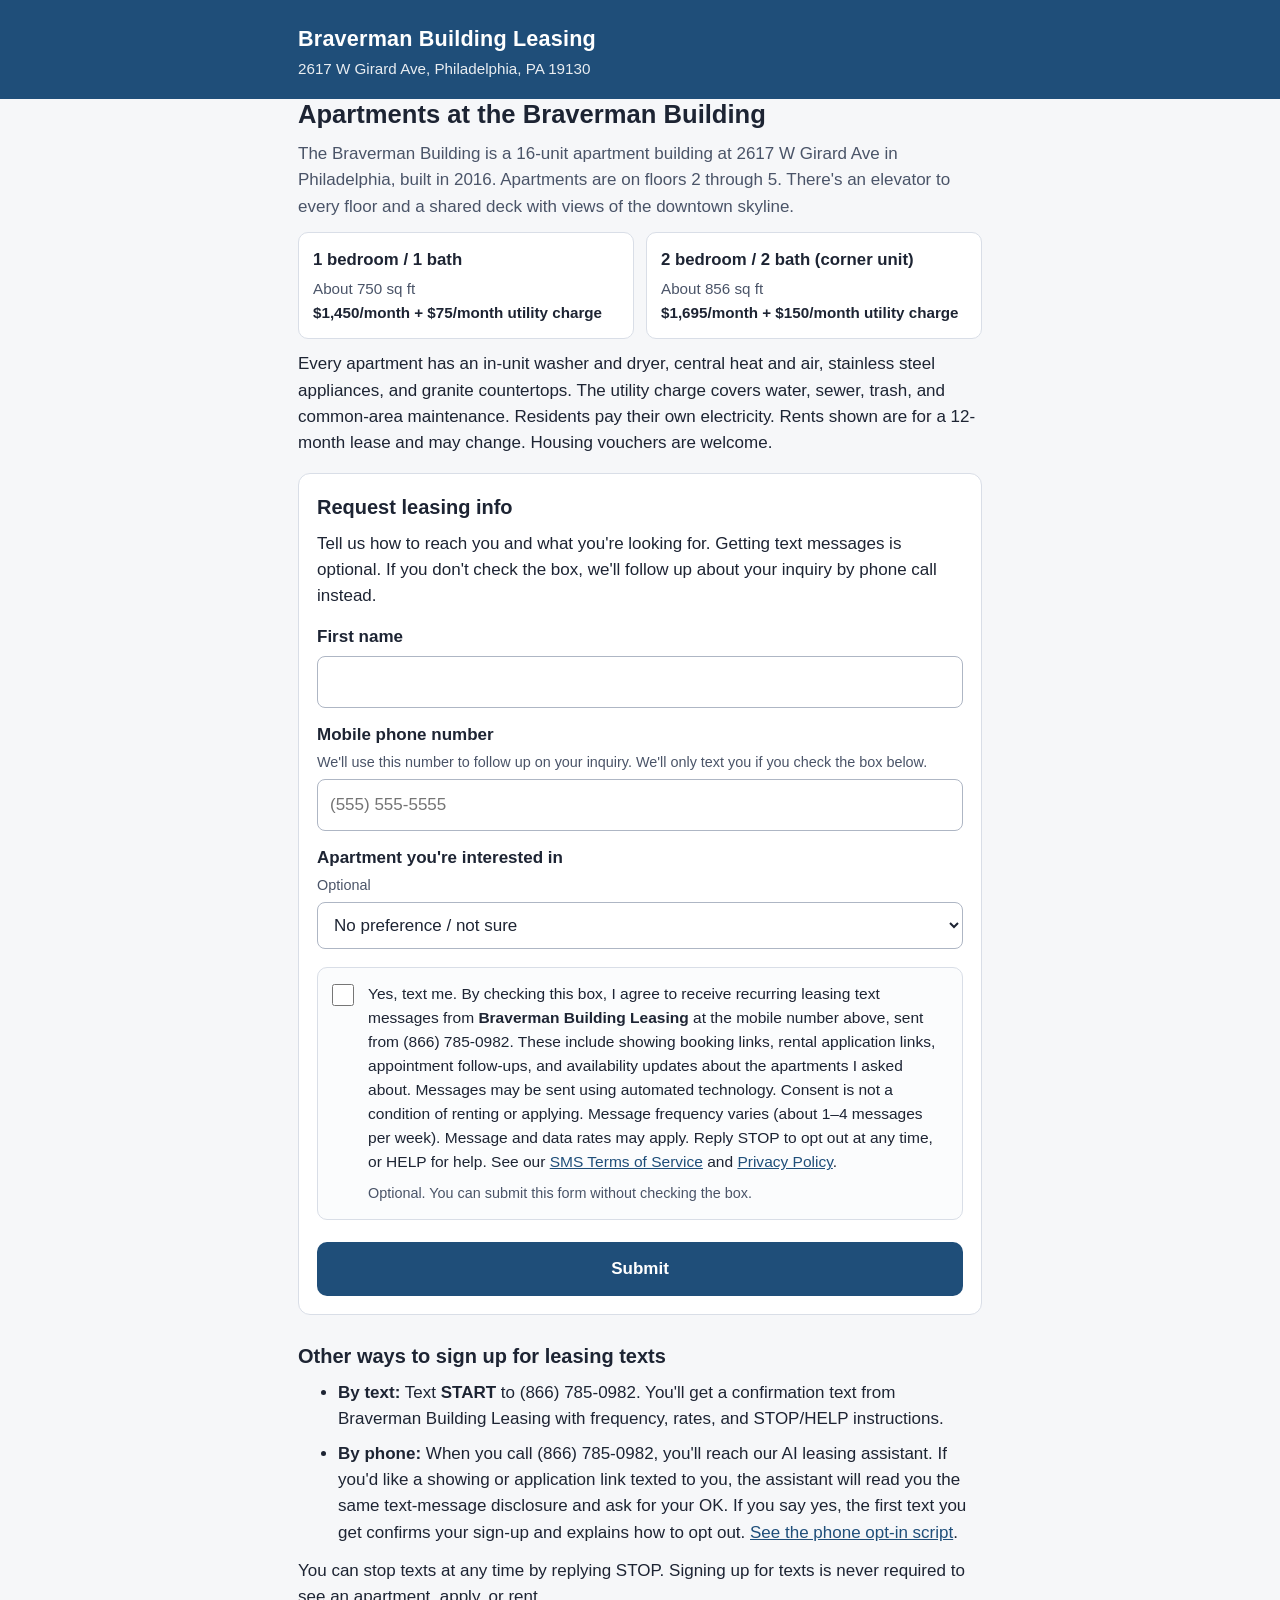
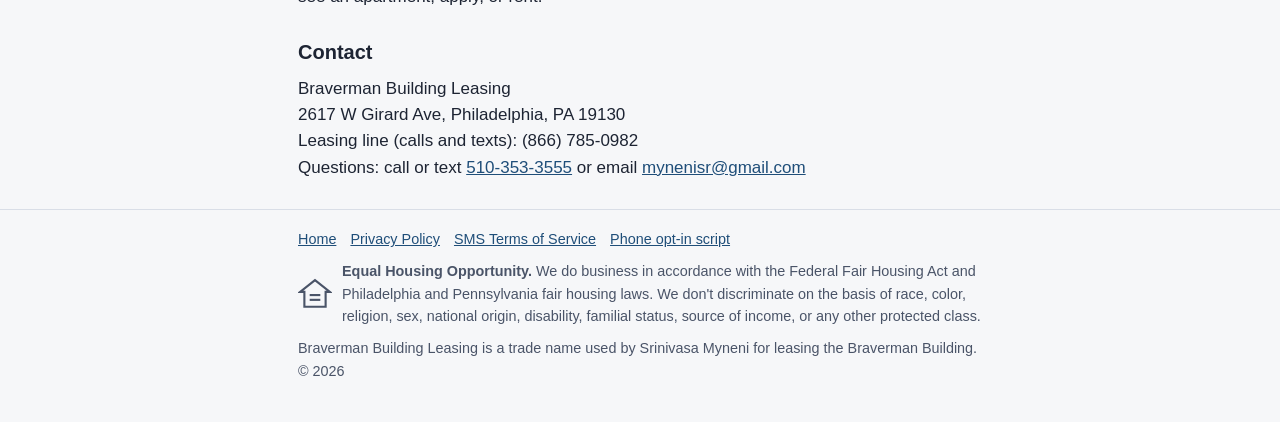
==== index.html @ 7e8d4a7e "Braverman Building Leasing text opt-in site" ====
<!DOCTYPE html>
<html lang="en">
<head>
  <meta charset="utf-8">
  <meta name="viewport" content="width=device-width, initial-scale=1">
  <title>Braverman Building Leasing | Apartments at 2617 W Girard Ave, Philadelphia | Text Updates</title>
  <meta name="description" content="Braverman Building Leasing: 1- and 2-bedroom apartments at 2617 W Girard Ave, Philadelphia, PA 19130. Request leasing info and optionally sign up for leasing text messages.">
  <link rel="stylesheet" href="styles.css">
</head>
<body>
  <header class="site">
    <div class="wrap">
      <p class="brand"><a href="./">Braverman Building Leasing</a></p>
      <p class="tag">2617 W Girard Ave, Philadelphia, PA 19130</p>
    </div>
  </header>

  <main class="wrap">
    <h1>Apartments at the Braverman Building</h1>
    <p class="lead">The Braverman Building is a 16-unit apartment building at 2617 W Girard Ave in Philadelphia, built in 2016. Apartments are on floors 2 through 5. There's an elevator to every floor and a shared deck with views of the downtown skyline.</p>

    <div class="units">
      <div class="unit">
        <h3>1 bedroom / 1 bath</h3>
        <p>About 750 sq ft</p>
        <p class="price">$1,450/month + $75/month utility charge</p>
      </div>
      <div class="unit">
        <h3>2 bedroom / 2 bath (corner unit)</h3>
        <p>About 856 sq ft</p>
        <p class="price">$1,695/month + $150/month utility charge</p>
      </div>
    </div>
    <p>Every apartment has an in-unit washer and dryer, central heat and air, stainless steel appliances, and granite countertops. The utility charge covers water, sewer, trash, and common-area maintenance. Residents pay their own electricity. Rents shown are for a 12-month lease and may change. Housing vouchers are welcome.</p>

    <section class="card" aria-labelledby="form-title">
      <h2 id="form-title" style="margin-top:0">Request leasing info</h2>
      <p>Tell us how to reach you and what you're looking for. Getting text messages is optional. If you don't check the box, we'll follow up about your inquiry by phone call instead.</p>

      <!--
        FORM SUBMISSION: script.js sends this form to FORM_ENDPOINT (see the top of script.js).
        The action attribute below is only a no-JavaScript fallback.
      -->
      <form id="optin-form" action="https://formsubmit.co/mynenisr@gmail.com" method="POST" novalidate>
        <div class="hp" aria-hidden="true">
          <label for="company">Leave this field empty</label>
          <input type="text" id="company" name="_honey" tabindex="-1" autocomplete="off">
        </div>
        <input type="hidden" name="_subject" value="Braverman Building Leasing: new web inquiry">
        <input type="hidden" name="_template" value="table">
        <input type="hidden" name="form_version" value="optin-v1 (2026-10-07)">

        <label for="first_name">First name</label>
        <input type="text" id="first_name" name="first_name" autocomplete="given-name" maxlength="60" required>
        <div class="field-error hidden" id="first_name_error">Please enter your first name.</div>

        <label for="phone">Mobile phone number
          <span class="hint">We'll use this number to follow up on your inquiry. We'll only text you if you check the box below.</span>
        </label>
        <input type="tel" id="phone" name="phone" autocomplete="tel-national" inputmode="tel" placeholder="(555) 555-5555" maxlength="20" required>
        <div class="field-error hidden" id="phone_error">Please enter a 10-digit US phone number.</div>

        <label for="unit_interest">Apartment you're interested in <span class="hint">Optional</span></label>
        <select id="unit_interest" name="unit_interest">
          <option value="">No preference / not sure</option>
          <option value="1BR">1 bedroom / 1 bath</option>
          <option value="2BR">2 bedroom / 2 bath</option>
          <option value="Both">Both</option>
        </select>

        <div class="consent">
          <label for="sms_consent">
            <input type="checkbox" id="sms_consent" name="sms_consent" value="YES">
            <span id="consent_text">Yes, text me. By checking this box, I agree to receive recurring leasing text messages from <strong>Braverman Building Leasing</strong> at the mobile number above, sent from (866) 785-0982. These include showing booking links, rental application links, appointment follow-ups, and availability updates about the apartments I asked about. Messages may be sent using automated technology. Consent is not a condition of renting or applying. Message frequency varies (about 1&ndash;4 messages per week). Message and data rates may apply. Reply STOP to opt out at any time, or HELP for help. See our <a href="terms.html">SMS Terms of Service</a> and <a href="privacy.html">Privacy Policy</a>.</span>
          </label>
          <span class="optional">Optional. You can submit this form without checking the box.</span>
        </div>

        <button type="submit" id="submit_btn">Submit</button>
        <noscript><p class="msg err">This form works best with JavaScript turned on. You can also call (866) 785-0982, or call or text 510-353-3555.</p></noscript>
      </form>

      <div id="thanks" class="msg ok hidden" role="status" aria-live="polite" tabindex="-1"></div>
      <div id="send_error" class="msg err hidden" role="alert" tabindex="-1">
        Sorry, we couldn't send your request online just now. Please call (866) 785-0982, or call or text 510-353-3555, and we'll help you there.
      </div>
    </section>

    <h2>Other ways to sign up for leasing texts</h2>
    <ul class="ways">
      <li><strong>By text:</strong> Text <strong>START</strong> to (866) 785-0982. You'll get a confirmation text from Braverman Building Leasing with frequency, rates, and STOP/HELP instructions.</li>
      <li><strong>By phone:</strong> When you call (866) 785-0982, you'll reach our AI leasing assistant. If you'd like a showing or application link texted to you, the assistant will read you the same text-message disclosure and ask for your OK. If you say yes, the first text you get confirms your sign-up and explains how to opt out. <a href="verbal-optin.html">See the phone opt-in script</a>.</li>
    </ul>
    <p>You can stop texts at any time by replying STOP. Signing up for texts is never required to see an apartment, apply, or rent.</p>

    <h2>Contact</h2>
    <p>Braverman Building Leasing<br>
      2617 W Girard Ave, Philadelphia, PA 19130<br>
      Leasing line (calls and texts): (866) 785-0982<br>
      Questions: call or text <a href="tel:+15103533555">510-353-3555</a> or email <a href="mailto:mynenisr@gmail.com">mynenisr@gmail.com</a></p>
  </main>

  <footer class="site">
    <div class="wrap">
      <nav aria-label="Legal"><a href="./">Home</a><a href="privacy.html">Privacy Policy</a><a href="terms.html">SMS Terms of Service</a><a href="verbal-optin.html">Phone opt-in script</a></nav>
      <div class="eho">
        <svg width="34" height="34" viewBox="0 0 64 64" role="img" aria-label="Equal Housing Opportunity logo"><path d="M32 6 4 28h8v28h40V28h8z" fill="none" stroke="currentColor" stroke-width="4"/><rect x="22" y="32" width="20" height="4" fill="currentColor"/><rect x="22" y="41" width="20" height="4" fill="currentColor"/></svg>
        <span><strong>Equal Housing Opportunity.</strong> We do business in accordance with the Federal Fair Housing Act and Philadelphia and Pennsylvania fair housing laws. We don't discriminate on the basis of race, color, religion, sex, national origin, disability, familial status, source of income, or any other protected class.</span>
      </div>
      <p style="margin-top:10px">Braverman Building Leasing is a trade name used by Srinivasa Myneni for leasing the Braverman Building. &copy; 2026</p>
    </div>
  </footer>
  <script src="script.js"></script>
</body>
</html>
---- styles.css ----
/* Braverman Building Leasing - text opt-in site. Plain CSS, no build step. */
:root {
  --ink: #1d2433;
  --muted: #4a5468;
  --brand: #1f4e79;
  --brand-dark: #163a5a;
  --line: #d9dee7;
  --bg: #f6f7f9;
  --card: #ffffff;
  --ok-bg: #e9f6ee;
  --ok-line: #2e7d4f;
  --err-bg: #fdecec;
  --err-line: #b3261e;
}
* { box-sizing: border-box; }
html { -webkit-text-size-adjust: 100%; }
body {
  margin: 0;
  font-family: -apple-system, BlinkMacSystemFont, "Segoe UI", Roboto, "Helvetica Neue", Arial, sans-serif;
  font-size: 17px;
  line-height: 1.55;
  color: var(--ink);
  background: var(--bg);
}
a { color: var(--brand); }
a:hover, a:focus { color: var(--brand-dark); }
.wrap { max-width: 720px; margin: 0 auto; padding: 0 18px; }

header.site {
  background: var(--brand);
  color: #fff;
  padding: 22px 0 18px;
}
header.site .brand { font-size: 1.35rem; font-weight: 700; letter-spacing: .2px; margin: 0; }
header.site .brand a { color: #fff; text-decoration: none; }
header.site .tag { margin: 2px 0 0; opacity: .9; font-size: .95rem; }

main { padding: 22px 0 8px; }
h1 { font-size: 1.6rem; line-height: 1.25; margin: 0 0 10px; }
h2 { font-size: 1.25rem; margin: 26px 0 8px; }
h3 { font-size: 1.05rem; margin: 18px 0 6px; }
p, ul, ol { margin: 0 0 12px; }
.lead { color: var(--muted); }

.card {
  background: var(--card);
  border: 1px solid var(--line);
  border-radius: 12px;
  padding: 18px;
  margin: 16px 0;
}
.units { display: grid; grid-template-columns: 1fr; gap: 12px; margin: 12px 0; }
@media (min-width: 560px) { .units { grid-template-columns: 1fr 1fr; } }
.unit { background: var(--card); border: 1px solid var(--line); border-radius: 10px; padding: 14px; }
.unit h3 { margin: 0 0 4px; }
.unit p { margin: 0; color: var(--muted); font-size: .95rem; }
.price { font-weight: 700; color: var(--ink) !important; }

form label { display: block; font-weight: 600; margin: 14px 0 6px; }
form .hint { display: block; font-weight: 400; color: var(--muted); font-size: .9rem; margin-top: 2px; }
input[type="text"], input[type="tel"], select {
  width: 100%;
  font: inherit;
  padding: 12px;
  border: 1px solid #aeb6c4;
  border-radius: 8px;
  background: #fff;
  color: var(--ink);
}
input:focus, select:focus { outline: 3px solid #9cc3e6; outline-offset: 1px; border-color: var(--brand); }
fieldset { border: 0; padding: 0; margin: 0; }

.consent {
  margin: 18px 0 6px;
  padding: 14px;
  border: 1px solid var(--line);
  border-radius: 10px;
  background: #fbfcfd;
}
.consent label {
  display: grid;
  grid-template-columns: 28px 1fr;
  gap: 8px;
  align-items: start;
  font-weight: 400;
  margin: 0;
  font-size: .97rem;
  color: var(--ink);
}
.consent input[type="checkbox"] { width: 22px; height: 22px; margin: 2px 0 0; }
.consent .optional { display: block; margin: 8px 0 0 36px; font-size: .9rem; color: var(--muted); }

button {
  margin-top: 16px;
  width: 100%;
  font: inherit;
  font-weight: 700;
  padding: 14px;
  border: 0;
  border-radius: 10px;
  background: var(--brand);
  color: #fff;
  cursor: pointer;
}
button:hover, button:focus { background: var(--brand-dark); }
button[disabled] { opacity: .65; cursor: wait; }

.msg { border-radius: 10px; padding: 14px; margin: 14px 0; }
.msg.ok { background: var(--ok-bg); border: 1px solid var(--ok-line); }
.msg.err { background: var(--err-bg); border: 1px solid var(--err-line); }
.field-error { color: var(--err-line); font-size: .9rem; margin-top: 4px; }
.hidden { display: none !important; }
.hp { position: absolute; left: -10000px; width: 1px; height: 1px; overflow: hidden; }

.ways li { margin-bottom: 8px; }
.script { background: #fff; border-left: 4px solid var(--brand); padding: 10px 14px; margin: 10px 0; }

footer.site {
  border-top: 1px solid var(--line);
  margin-top: 28px;
  padding: 18px 0 28px;
  font-size: .9rem;
  color: var(--muted);
}
footer.site nav a { margin-right: 14px; }
.eho { display: flex; gap: 10px; align-items: center; margin-top: 10px; }
.eho svg { flex: 0 0 auto; }
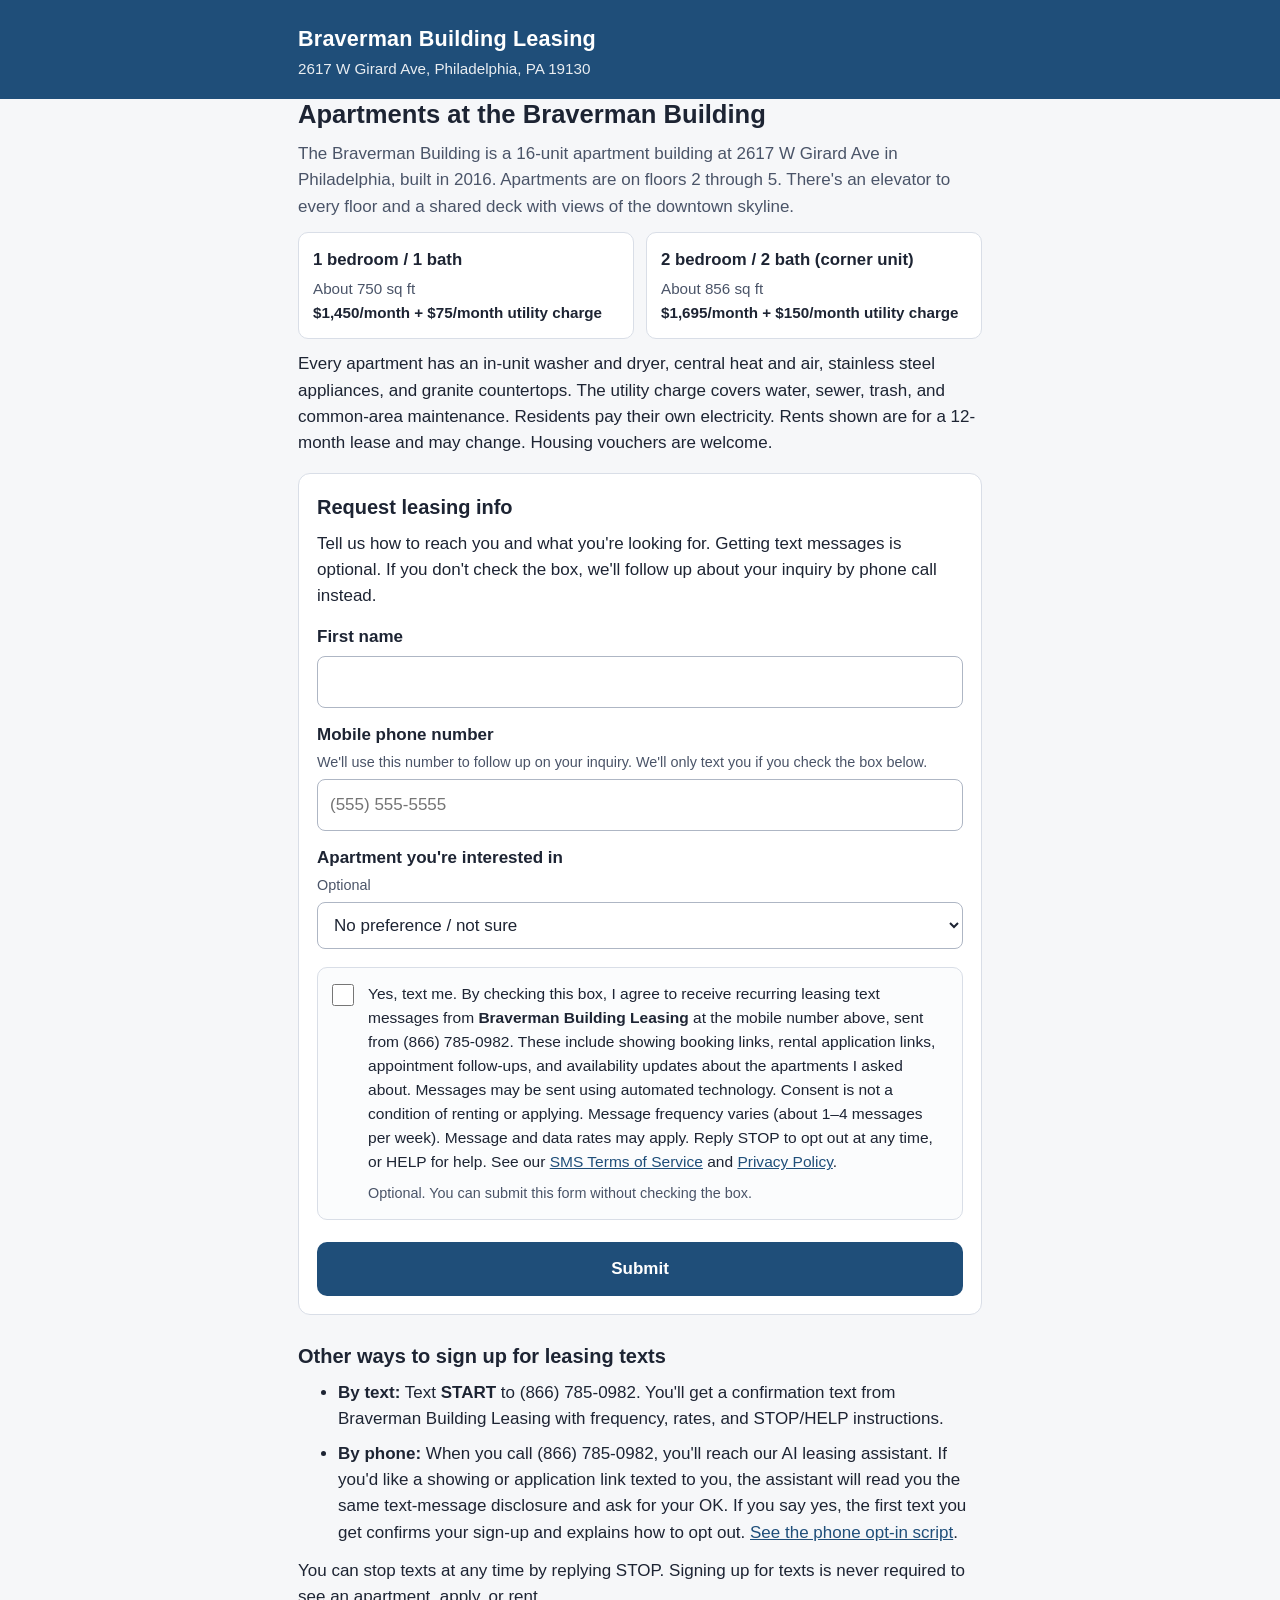
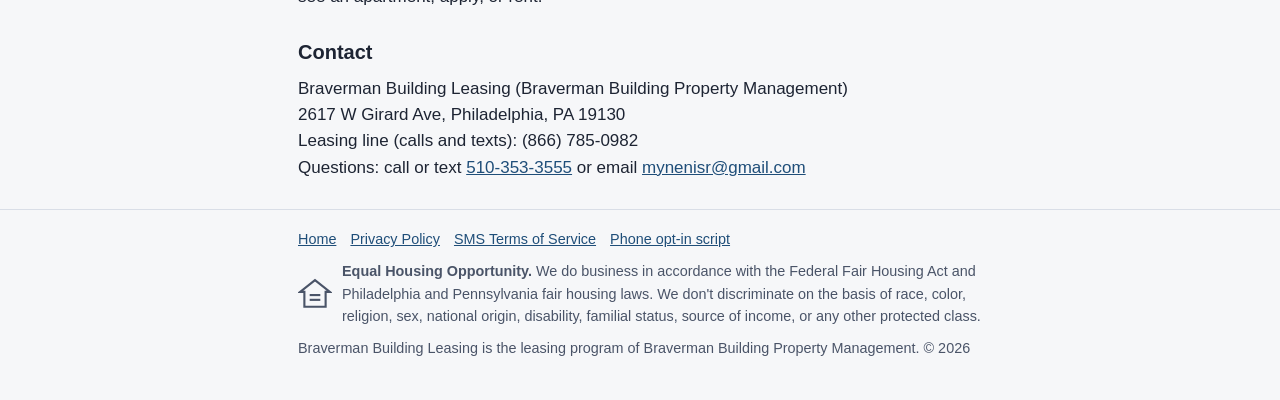
==== commit e6010a4d: "Refer to operator as Braverman Building Property Management" ====
--- a/index.html
+++ b/index.html
@@ -94,7 +94,7 @@
     <p>You can stop texts at any time by replying STOP. Signing up for texts is never required to see an apartment, apply, or rent.</p>
 
     <h2>Contact</h2>
-    <p>Braverman Building Leasing<br>
+    <p>Braverman Building Leasing (Braverman Building Property Management)<br>
       2617 W Girard Ave, Philadelphia, PA 19130<br>
       Leasing line (calls and texts): (866) 785-0982<br>
       Questions: call or text <a href="tel:+15103533555">510-353-3555</a> or email <a href="mailto:mynenisr@gmail.com">mynenisr@gmail.com</a></p>
@@ -107,7 +107,7 @@
         <svg width="34" height="34" viewBox="0 0 64 64" role="img" aria-label="Equal Housing Opportunity logo"><path d="M32 6 4 28h8v28h40V28h8z" fill="none" stroke="currentColor" stroke-width="4"/><rect x="22" y="32" width="20" height="4" fill="currentColor"/><rect x="22" y="41" width="20" height="4" fill="currentColor"/></svg>
         <span><strong>Equal Housing Opportunity.</strong> We do business in accordance with the Federal Fair Housing Act and Philadelphia and Pennsylvania fair housing laws. We don't discriminate on the basis of race, color, religion, sex, national origin, disability, familial status, source of income, or any other protected class.</span>
       </div>
-      <p style="margin-top:10px">Braverman Building Leasing is a trade name used by Srinivasa Myneni for leasing the Braverman Building. &copy; 2026</p>
+      <p style="margin-top:10px">Braverman Building Leasing is the leasing program of Braverman Building Property Management. &copy; 2026</p>
     </div>
   </footer>
   <script src="script.js"></script>
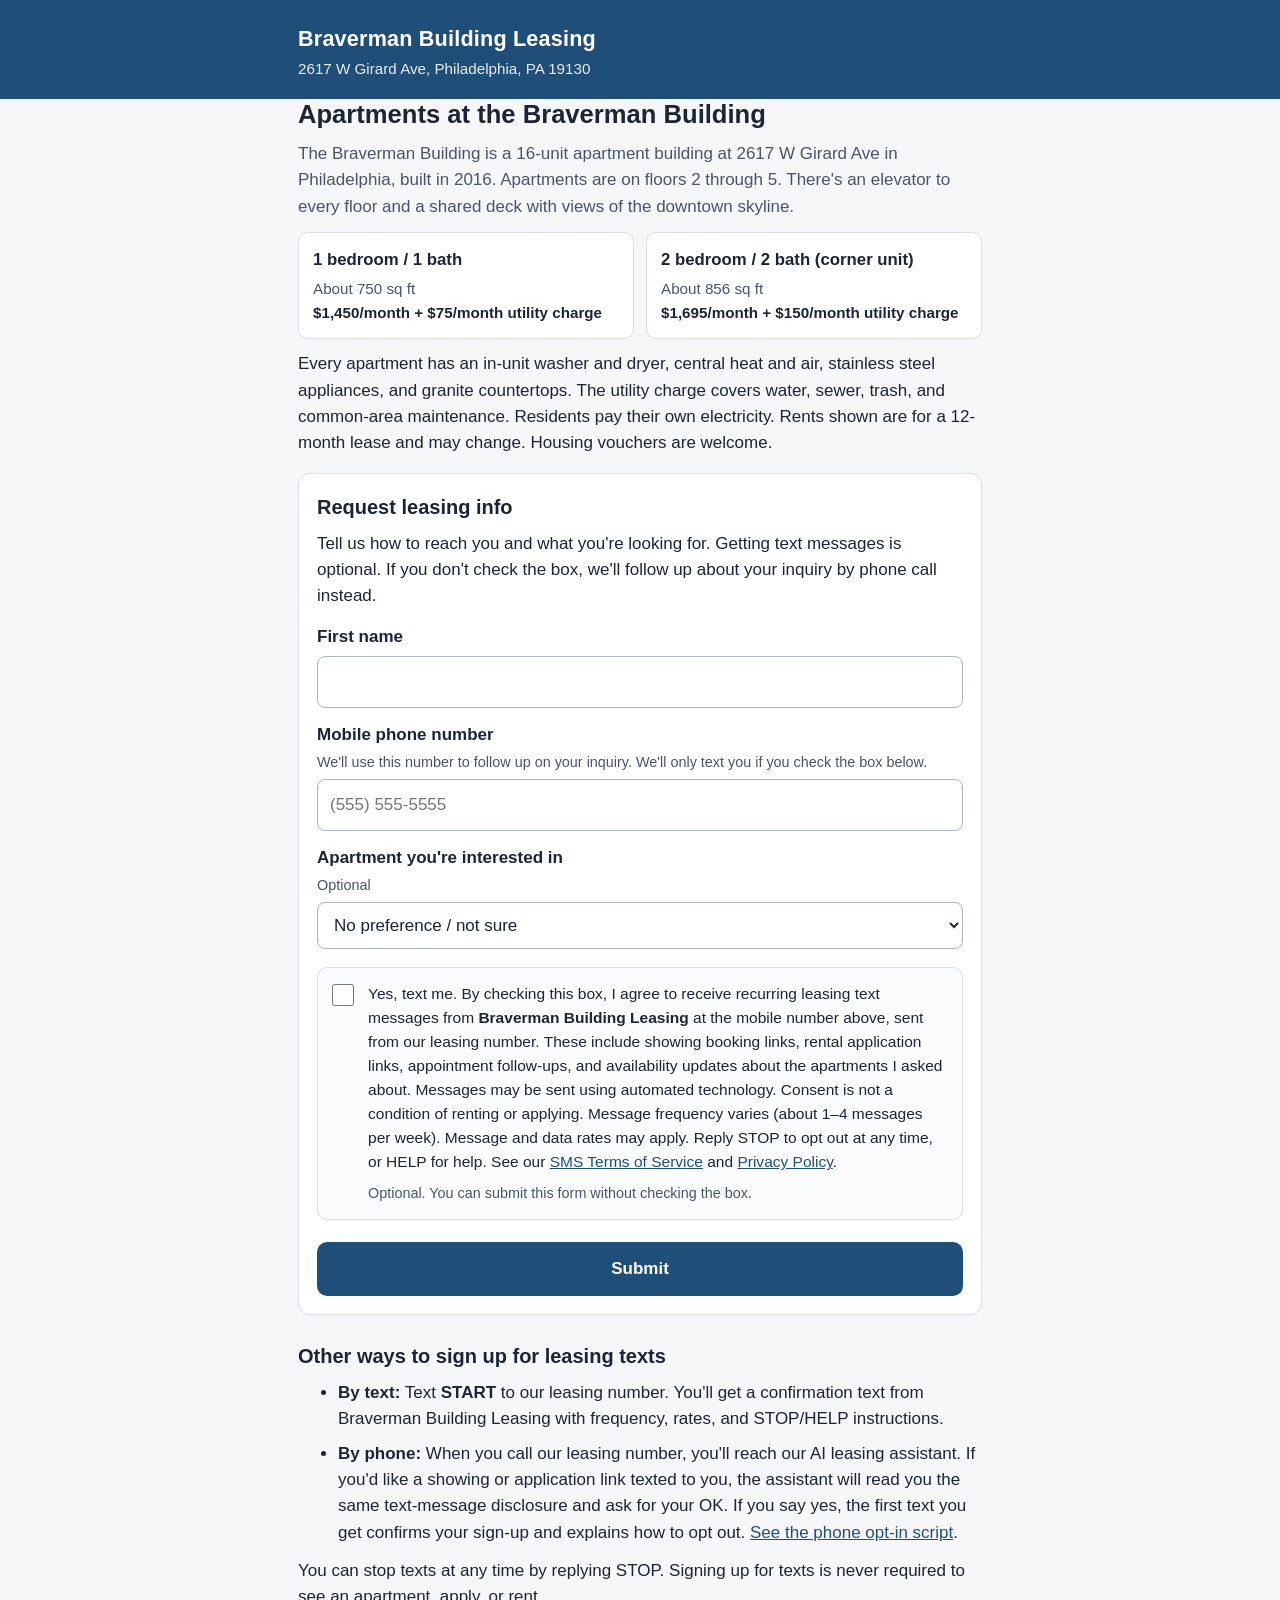
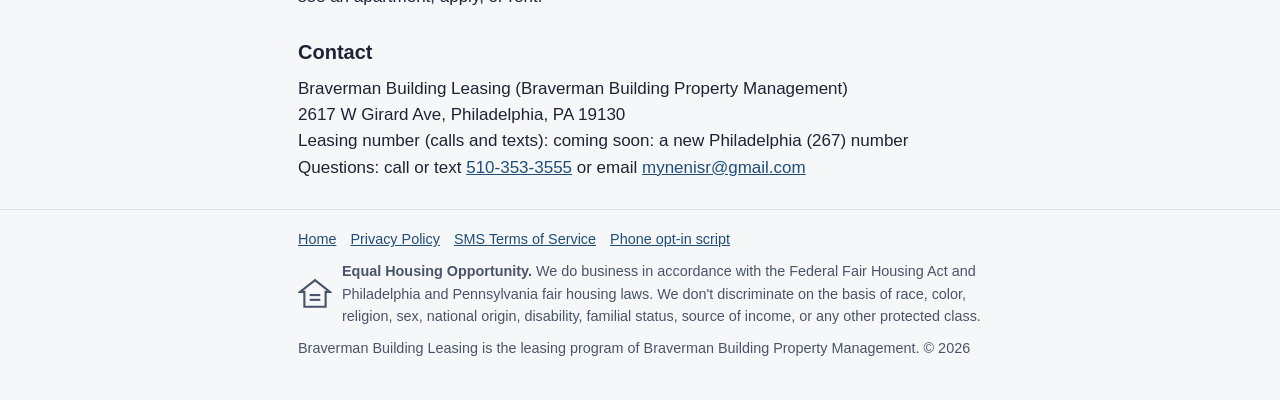
==== commit 0d451c48: "Use neutral 'our leasing number' until the new 267 number is purchased" ====
--- a/index.html
+++ b/index.html
@@ -16,6 +16,7 @@
   </header>
 
   <main class="wrap">
+    <!-- TODO(leasing-number): the new 267 Philadelphia leasing number is not purchased yet. When it is, replace each "our leasing number" phrase with it, e.g. (267) XXX-XXXX. -->
     <h1>Apartments at the Braverman Building</h1>
     <p class="lead">The Braverman Building is a 16-unit apartment building at 2617 W Girard Ave in Philadelphia, built in 2016. Apartments are on floors 2 through 5. There's an elevator to every floor and a shared deck with views of the downtown skyline.</p>
 
@@ -71,32 +72,32 @@
         <div class="consent">
           <label for="sms_consent">
             <input type="checkbox" id="sms_consent" name="sms_consent" value="YES">
-            <span id="consent_text">Yes, text me. By checking this box, I agree to receive recurring leasing text messages from <strong>Braverman Building Leasing</strong> at the mobile number above, sent from (866) 785-0982. These include showing booking links, rental application links, appointment follow-ups, and availability updates about the apartments I asked about. Messages may be sent using automated technology. Consent is not a condition of renting or applying. Message frequency varies (about 1&ndash;4 messages per week). Message and data rates may apply. Reply STOP to opt out at any time, or HELP for help. See our <a href="terms.html">SMS Terms of Service</a> and <a href="privacy.html">Privacy Policy</a>.</span>
+            <span id="consent_text">Yes, text me. By checking this box, I agree to receive recurring leasing text messages from <strong>Braverman Building Leasing</strong> at the mobile number above, sent from our leasing number. These include showing booking links, rental application links, appointment follow-ups, and availability updates about the apartments I asked about. Messages may be sent using automated technology. Consent is not a condition of renting or applying. Message frequency varies (about 1&ndash;4 messages per week). Message and data rates may apply. Reply STOP to opt out at any time, or HELP for help. See our <a href="terms.html">SMS Terms of Service</a> and <a href="privacy.html">Privacy Policy</a>.</span>
           </label>
           <span class="optional">Optional. You can submit this form without checking the box.</span>
         </div>
 
         <button type="submit" id="submit_btn">Submit</button>
-        <noscript><p class="msg err">This form works best with JavaScript turned on. You can also call (866) 785-0982, or call or text 510-353-3555.</p></noscript>
+        <noscript><p class="msg err">This form works best with JavaScript turned on. You can also call or text 510-353-3555.</p></noscript>
       </form>
 
       <div id="thanks" class="msg ok hidden" role="status" aria-live="polite" tabindex="-1"></div>
       <div id="send_error" class="msg err hidden" role="alert" tabindex="-1">
-        Sorry, we couldn't send your request online just now. Please call (866) 785-0982, or call or text 510-353-3555, and we'll help you there.
+        Sorry, we couldn't send your request online just now. Please call or text 510-353-3555, and we'll help you there.
       </div>
     </section>
 
     <h2>Other ways to sign up for leasing texts</h2>
     <ul class="ways">
-      <li><strong>By text:</strong> Text <strong>START</strong> to (866) 785-0982. You'll get a confirmation text from Braverman Building Leasing with frequency, rates, and STOP/HELP instructions.</li>
-      <li><strong>By phone:</strong> When you call (866) 785-0982, you'll reach our AI leasing assistant. If you'd like a showing or application link texted to you, the assistant will read you the same text-message disclosure and ask for your OK. If you say yes, the first text you get confirms your sign-up and explains how to opt out. <a href="verbal-optin.html">See the phone opt-in script</a>.</li>
+      <li><strong>By text:</strong> Text <strong>START</strong> to our leasing number. You'll get a confirmation text from Braverman Building Leasing with frequency, rates, and STOP/HELP instructions.</li>
+      <li><strong>By phone:</strong> When you call our leasing number, you'll reach our AI leasing assistant. If you'd like a showing or application link texted to you, the assistant will read you the same text-message disclosure and ask for your OK. If you say yes, the first text you get confirms your sign-up and explains how to opt out. <a href="verbal-optin.html">See the phone opt-in script</a>.</li>
     </ul>
     <p>You can stop texts at any time by replying STOP. Signing up for texts is never required to see an apartment, apply, or rent.</p>
 
     <h2>Contact</h2>
     <p>Braverman Building Leasing (Braverman Building Property Management)<br>
       2617 W Girard Ave, Philadelphia, PA 19130<br>
-      Leasing line (calls and texts): (866) 785-0982<br>
+      Leasing number (calls and texts): <span class="leasing-number">coming soon: a new Philadelphia (267) number</span><br>
       Questions: call or text <a href="tel:+15103533555">510-353-3555</a> or email <a href="mailto:mynenisr@gmail.com">mynenisr@gmail.com</a></p>
   </main>
 
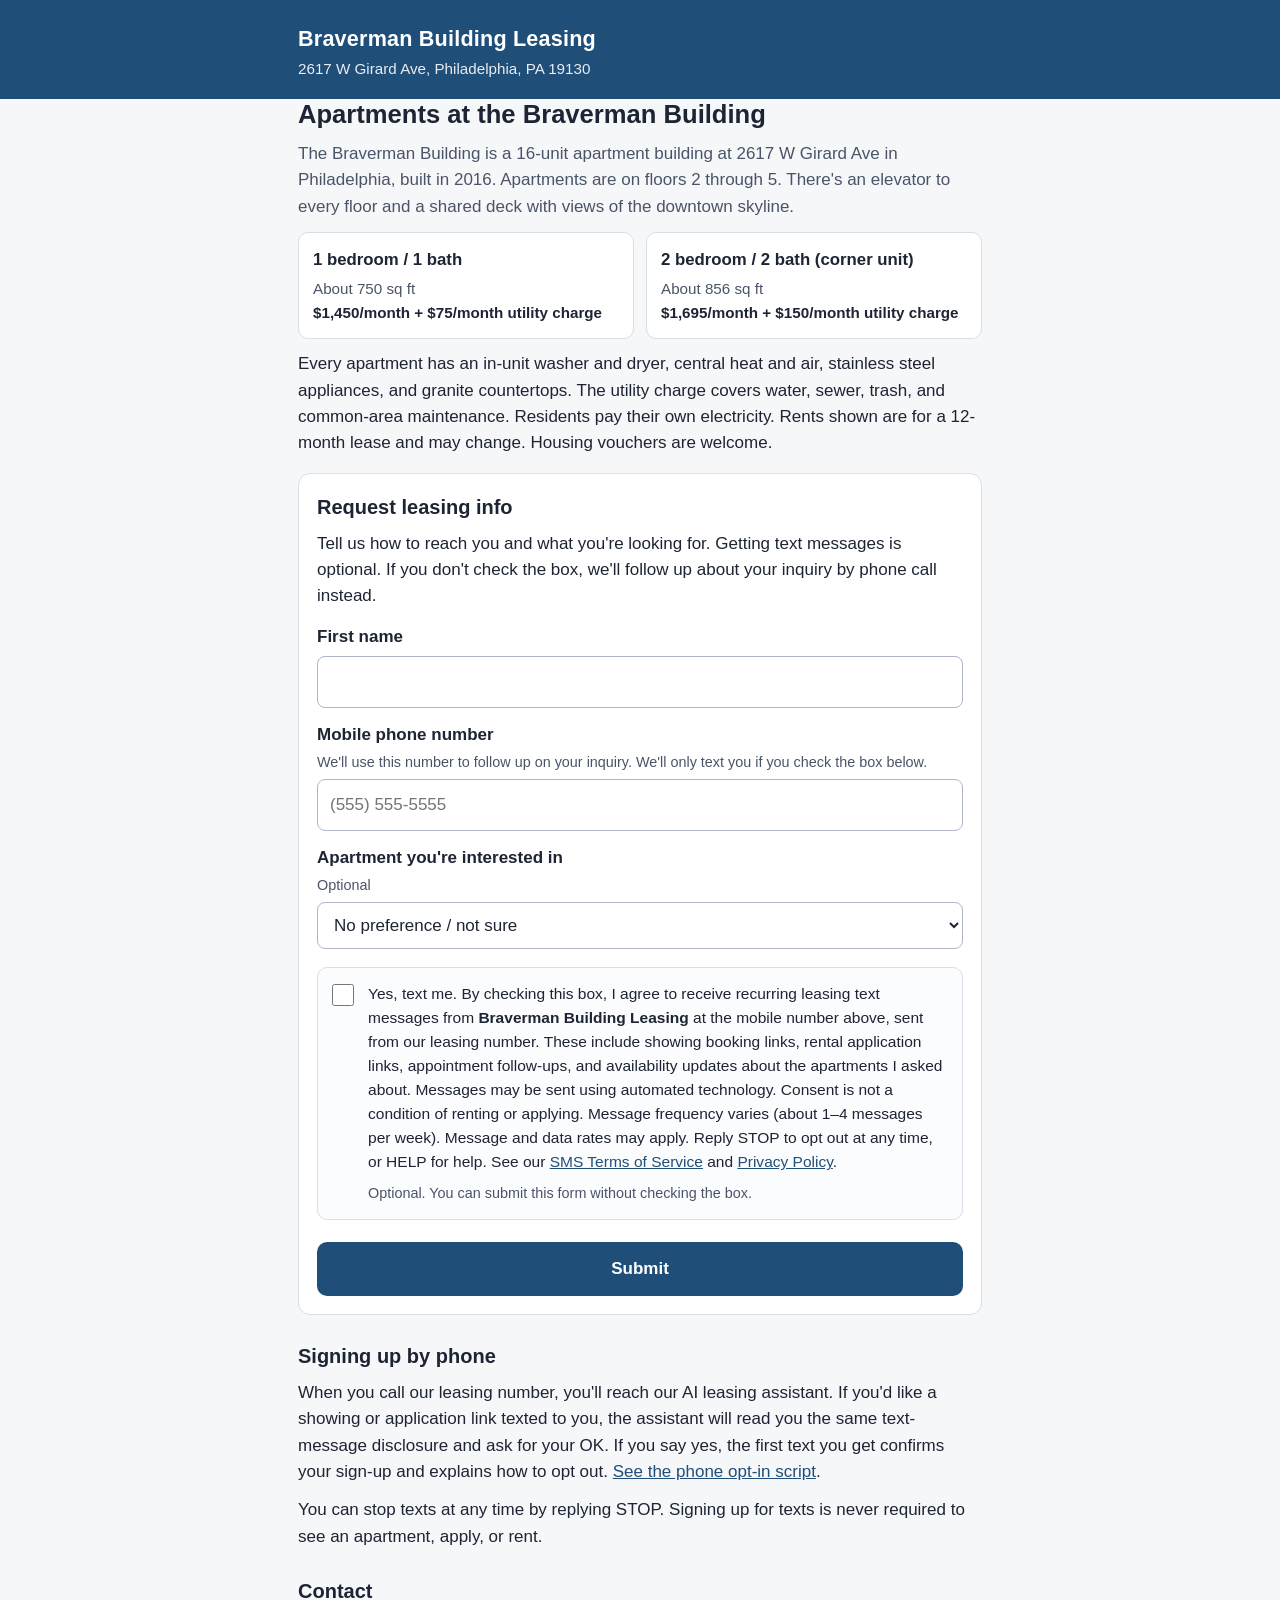
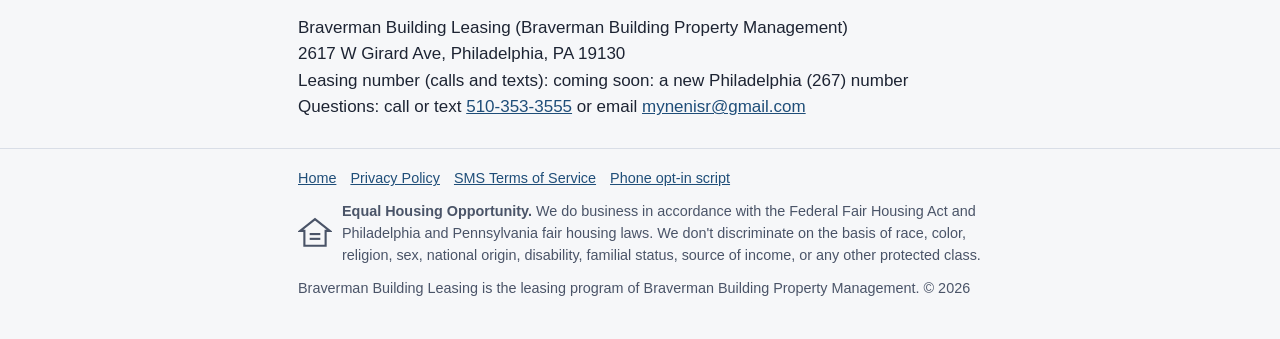
==== commit 30e084a1: "Align opt-in with A2P 10DLC guidance: web form + verbal only, bold STOP/HELP, CTIA privacy line, ter" ====
--- a/index.html
+++ b/index.html
@@ -87,11 +87,8 @@
       </div>
     </section>
 
-    <h2>Other ways to sign up for leasing texts</h2>
-    <ul class="ways">
-      <li><strong>By text:</strong> Text <strong>START</strong> to our leasing number. You'll get a confirmation text from Braverman Building Leasing with frequency, rates, and STOP/HELP instructions.</li>
-      <li><strong>By phone:</strong> When you call our leasing number, you'll reach our AI leasing assistant. If you'd like a showing or application link texted to you, the assistant will read you the same text-message disclosure and ask for your OK. If you say yes, the first text you get confirms your sign-up and explains how to opt out. <a href="verbal-optin.html">See the phone opt-in script</a>.</li>
-    </ul>
+    <h2>Signing up by phone</h2>
+    <p>When you call our leasing number, you'll reach our AI leasing assistant. If you'd like a showing or application link texted to you, the assistant will read you the same text-message disclosure and ask for your OK. If you say yes, the first text you get confirms your sign-up and explains how to opt out. <a href="verbal-optin.html">See the phone opt-in script</a>.</p>
     <p>You can stop texts at any time by replying STOP. Signing up for texts is never required to see an apartment, apply, or rent.</p>
 
     <h2>Contact</h2>
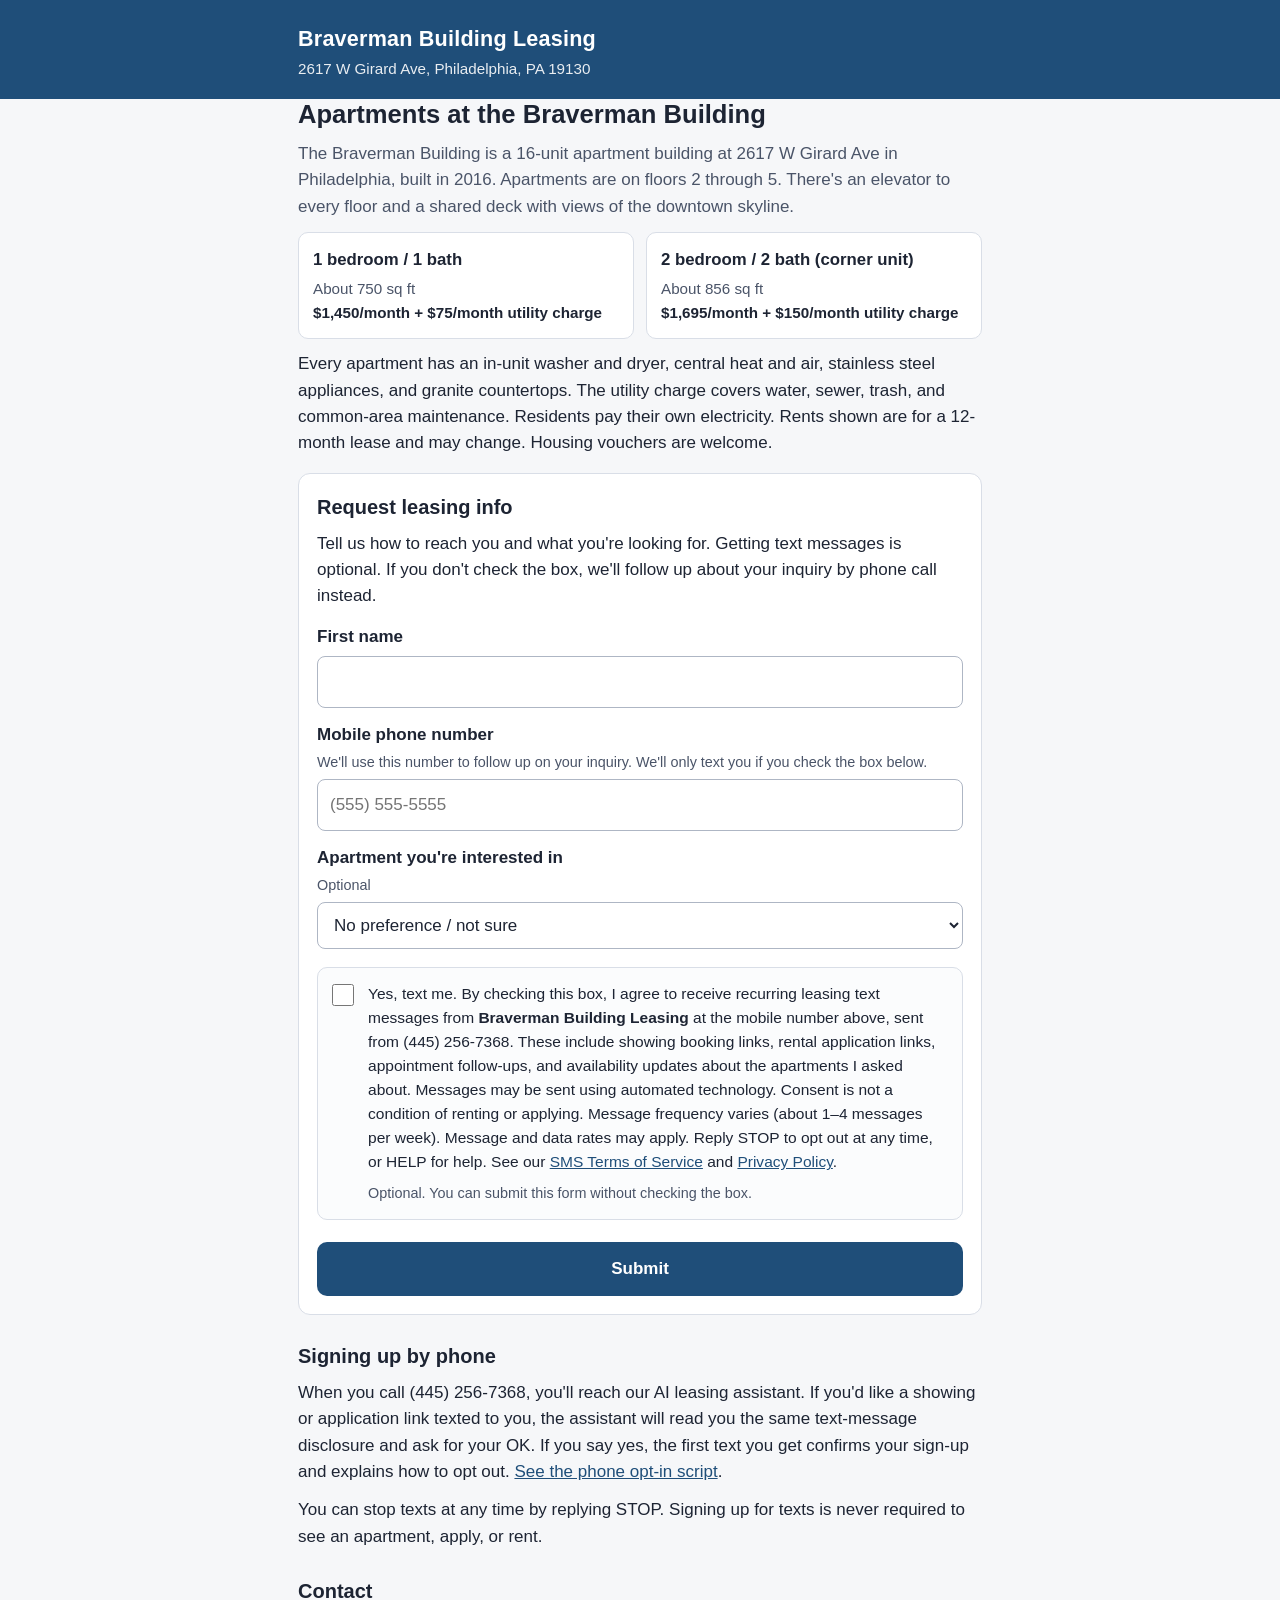
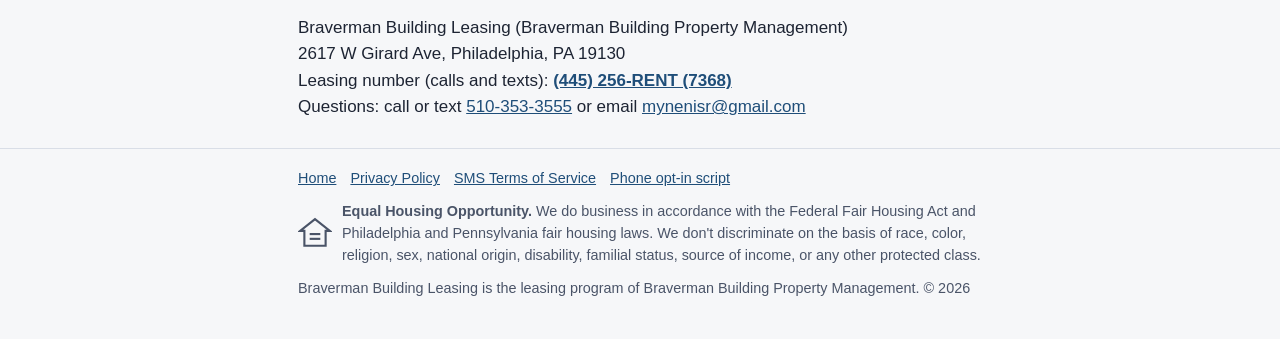
==== commit cab42326: "Add Braverman leasing number (445) 256-7368 / 445-256-RENT" ====
--- a/index.html
+++ b/index.html
@@ -16,7 +16,6 @@
   </header>
 
   <main class="wrap">
-    <!-- TODO(leasing-number): the new 267 Philadelphia leasing number is not purchased yet. When it is, replace each "our leasing number" phrase with it, e.g. (267) XXX-XXXX. -->
     <h1>Apartments at the Braverman Building</h1>
     <p class="lead">The Braverman Building is a 16-unit apartment building at 2617 W Girard Ave in Philadelphia, built in 2016. Apartments are on floors 2 through 5. There's an elevator to every floor and a shared deck with views of the downtown skyline.</p>
 
@@ -72,7 +71,7 @@
         <div class="consent">
           <label for="sms_consent">
             <input type="checkbox" id="sms_consent" name="sms_consent" value="YES">
-            <span id="consent_text">Yes, text me. By checking this box, I agree to receive recurring leasing text messages from <strong>Braverman Building Leasing</strong> at the mobile number above, sent from our leasing number. These include showing booking links, rental application links, appointment follow-ups, and availability updates about the apartments I asked about. Messages may be sent using automated technology. Consent is not a condition of renting or applying. Message frequency varies (about 1&ndash;4 messages per week). Message and data rates may apply. Reply STOP to opt out at any time, or HELP for help. See our <a href="terms.html">SMS Terms of Service</a> and <a href="privacy.html">Privacy Policy</a>.</span>
+            <span id="consent_text">Yes, text me. By checking this box, I agree to receive recurring leasing text messages from <strong>Braverman Building Leasing</strong> at the mobile number above, sent from (445) 256-7368. These include showing booking links, rental application links, appointment follow-ups, and availability updates about the apartments I asked about. Messages may be sent using automated technology. Consent is not a condition of renting or applying. Message frequency varies (about 1&ndash;4 messages per week). Message and data rates may apply. Reply STOP to opt out at any time, or HELP for help. See our <a href="terms.html">SMS Terms of Service</a> and <a href="privacy.html">Privacy Policy</a>.</span>
           </label>
           <span class="optional">Optional. You can submit this form without checking the box.</span>
         </div>
@@ -88,13 +87,13 @@
     </section>
 
     <h2>Signing up by phone</h2>
-    <p>When you call our leasing number, you'll reach our AI leasing assistant. If you'd like a showing or application link texted to you, the assistant will read you the same text-message disclosure and ask for your OK. If you say yes, the first text you get confirms your sign-up and explains how to opt out. <a href="verbal-optin.html">See the phone opt-in script</a>.</p>
+    <p>When you call (445) 256-7368, you'll reach our AI leasing assistant. If you'd like a showing or application link texted to you, the assistant will read you the same text-message disclosure and ask for your OK. If you say yes, the first text you get confirms your sign-up and explains how to opt out. <a href="verbal-optin.html">See the phone opt-in script</a>.</p>
     <p>You can stop texts at any time by replying STOP. Signing up for texts is never required to see an apartment, apply, or rent.</p>
 
     <h2>Contact</h2>
     <p>Braverman Building Leasing (Braverman Building Property Management)<br>
       2617 W Girard Ave, Philadelphia, PA 19130<br>
-      Leasing number (calls and texts): <span class="leasing-number">coming soon: a new Philadelphia (267) number</span><br>
+      Leasing number (calls and texts): <strong><a href="tel:+14452567368">(445) 256-RENT (7368)</a></strong><br>
       Questions: call or text <a href="tel:+15103533555">510-353-3555</a> or email <a href="mailto:mynenisr@gmail.com">mynenisr@gmail.com</a></p>
   </main>
 
